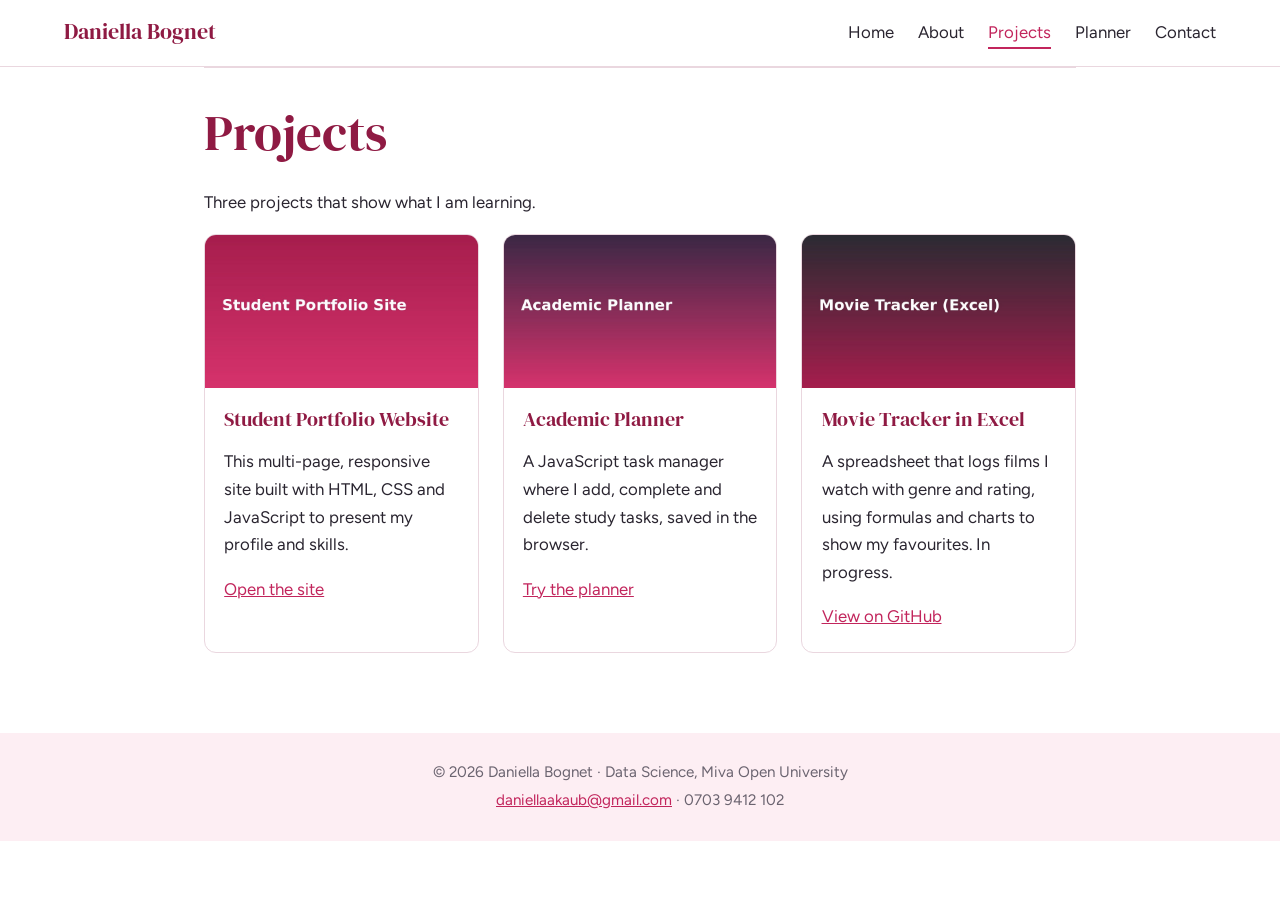
==== projects.html @ 1e4e4a75 "Add files via upload" ====
<!DOCTYPE html>
<html lang="en">
<head>
<meta charset="UTF-8">
<meta name="viewport" content="width=device-width, initial-scale=1">
<meta name="description" content="Daniella Bognet - Data Science student portfolio at Miva Open University">
<title>Projects | Daniella Bognet</title>
<link rel="preconnect" href="https://fonts.googleapis.com">
<link href="https://fonts.googleapis.com/css2?family=DM+Serif+Display&family=Figtree:wght@400;600&display=swap" rel="stylesheet">
<link rel="stylesheet" href="css/style.css">
</head>
<body>
<header class="site-header">
  <a class="brand" href="index.html">Daniella Bognet</a>
  <button id="menu-toggle" aria-label="Toggle menu" aria-expanded="false">Menu</button>
  <nav aria-label="Main navigation"><ul id="nav-links"><li><a href="index.html">Home</a></li><li><a href="about.html">About</a></li><li><a href="projects.html" class="active">Projects</a></li><li><a href="planner.html">Planner</a></li><li><a href="contact.html">Contact</a></li></ul></nav>
</header>
<main>
<section class="block">
  <h1>Projects</h1>
  <p>Three projects that show what I am learning.</p>
  <div class="grid">
    <article class="card"><img src="images/project-portfolio.jpg" alt="Portfolio website project cover">
      <div><h3>Student Portfolio Website</h3><p>This multi-page, responsive site built with HTML, CSS and JavaScript to present my profile and skills.</p><a href="index.html">Open the site</a></div></article>
    <article class="card"><img src="images/project-planner.jpg" alt="Academic planner project cover">
      <div><h3>Academic Planner</h3><p>A JavaScript task manager where I add, complete and delete study tasks, saved in the browser.</p><a href="planner.html">Try the planner</a></div></article>
    <article class="card"><img src="images/project-movies.jpg" alt="Movie tracker project cover">
      <div><h3>Movie Tracker in Excel</h3><p>A spreadsheet that logs films I watch with genre and rating, using formulas and charts to show my favourites. In progress.</p><a href="https://github.com/YOUR-USERNAME/YOUR-REPO">View on GitHub</a></div></article>
  </div>
</section>
</main>
<footer class="site-footer">
  <p>&copy; <span id="year"></span> Daniella Bognet &middot; Data Science, Miva Open University</p>
  <p><a href="mailto:daniellaakaub@gmail.com">daniellaakaub@gmail.com</a> &middot; 0703 9412 102</p>
</footer>
<script src="js/script.js"></script>
</body>
</html>
---- css/style.css ----
/* Colour and type tokens */
:root{--rose:#c2255c;--rose-dark:#8f1a43;--blush:#fdeef3;--ink:#2a2530;--muted:#6b6470;--line:#ead7df;--white:#fff;
--head:"DM Serif Display",Georgia,serif;--body:"Figtree",system-ui,sans-serif}
*{box-sizing:border-box}
body{margin:0;font-family:var(--body);color:var(--ink);background:var(--white);line-height:1.65;font-size:1.05rem}
h1,h2,h3{font-family:var(--head);font-weight:400;line-height:1.2;color:var(--rose-dark)}
h1{font-size:clamp(2rem,6vw,3.2rem);margin:.2em 0 .5em}h2{font-size:1.7rem}
a{color:var(--rose)}a:focus-visible,button:focus-visible,input:focus-visible,textarea:focus-visible,summary:focus-visible{outline:3px solid var(--rose);outline-offset:2px}
.small{color:var(--muted);font-size:.95rem}
/* Header and navigation (Flexbox) */
.site-header{display:flex;justify-content:space-between;align-items:center;padding:.9rem 5vw;border-bottom:1px solid var(--line);position:sticky;top:0;background:var(--white);z-index:10}
.brand{font-family:var(--head);font-size:1.4rem;color:var(--rose-dark);text-decoration:none}
nav ul{display:flex;gap:1.5rem;list-style:none;margin:0;padding:0}
nav a{text-decoration:none;color:var(--ink);padding:.3rem 0;border-bottom:2px solid transparent;transition:border-color .2s,color .2s}
nav a:hover,nav a.active{color:var(--rose);border-color:var(--rose)}
#menu-toggle{display:none;background:var(--rose);color:#fff;border:0;border-radius:6px;padding:.5rem .9rem;font:inherit}
/* Layout */
main{max-width:1000px;margin:0 auto;padding:0 5vw}
.hero{display:flex;align-items:center;gap:3rem;padding:3.5rem 0 2rem;flex-wrap:wrap-reverse}
.hero-text{flex:1 1 320px;animation:rise .9s ease both}
.portrait{margin:0;flex:0 1 330px;animation:rise .9s .15s ease both}
.portrait img{width:100%;aspect-ratio:4/5;object-fit:cover;object-position:center 20%;border-radius:999px 999px 18px 18px;border:6px solid var(--blush);box-shadow:14px 14px 0 var(--rose)}
@keyframes rise{from{opacity:0;transform:translateY(24px)}to{opacity:1;transform:none}}
.block{padding:1.5rem 0 2rem;border-top:1px solid var(--line)}.narrow{max-width:640px}
.two-col{display:grid;grid-template-columns:1fr 1fr;gap:2rem}
video{width:100%;max-width:640px;border-radius:12px;background:#000;display:block}
.btn{display:inline-block;background:var(--rose);color:#fff;border:2px solid var(--rose);border-radius:8px;padding:.65rem 1.3rem;font:inherit;font-weight:600;text-decoration:none;cursor:pointer;transition:background .2s,transform .2s}
.btn:hover{background:var(--rose-dark);transform:translateY(-2px)}
.btn-outline{background:transparent;color:var(--rose)}.btn-outline:hover{color:#fff}
table{border-collapse:collapse;width:100%}caption{text-align:left;color:var(--muted);padding-bottom:.4rem}
th,td{border:1px solid var(--line);padding:.6rem .8rem;text-align:left}th{background:var(--blush);color:var(--rose-dark)}
/* Projects (CSS Grid) */
.grid{display:grid;grid-template-columns:repeat(auto-fit,minmax(260px,1fr));gap:1.5rem}
.card{border:1px solid var(--line);border-radius:12px;overflow:hidden;transition:transform .25s,border-color .25s}
.card:hover{transform:translateY(-5px);border-color:var(--rose)}
.card img{width:100%;display:block}.card div{padding:1rem 1.2rem 1.3rem}.card h3{margin:.2em 0}
/* Forms and planner */
label{display:block;font-weight:600;margin:1rem 0 .3rem}
input,textarea{width:100%;padding:.7rem;border:1.5px solid var(--line);border-radius:8px;font:inherit}
input.invalid,textarea.invalid{border-color:#b3261e}
.error{color:#b3261e;min-height:1.2em;margin:.2rem 0;font-size:.92rem}.success{color:#1b6e3a;font-weight:600}
.row{display:flex;gap:.6rem}.row input{flex:1}
.tasks{list-style:none;padding:0}
.tasks li{display:flex;align-items:center;gap:.8rem;padding:.7rem .9rem;border:1px solid var(--line);border-radius:8px;margin-bottom:.6rem}
.tasks li span{flex:1}.tasks li input{width:auto}
.tasks li.done span{text-decoration:line-through;color:var(--muted)}
.btn-del{background:none;border:1px solid var(--rose);color:var(--rose);border-radius:6px;padding:.25rem .6rem;cursor:pointer;font:inherit}
.btn-del:hover{background:var(--rose);color:#fff}
.site-footer{margin-top:3rem;padding:1.5rem 5vw;background:var(--blush);text-align:center;color:var(--muted);font-size:.95rem}
.site-footer p{margin:.2rem 0}
/* Mobile */
@media (max-width:768px){
 #menu-toggle{display:block}
 nav{position:absolute;top:100%;left:0;right:0;background:var(--white)}
 nav ul{display:none;flex-direction:column;gap:0;border-bottom:1px solid var(--line)}
 nav ul.open{display:flex}nav li a{display:block;padding:.8rem 5vw}
 .two-col{grid-template-columns:1fr}.hero{padding-top:2rem}
}
@media (prefers-reduced-motion:reduce){*{animation:none!important;transition:none!important}}
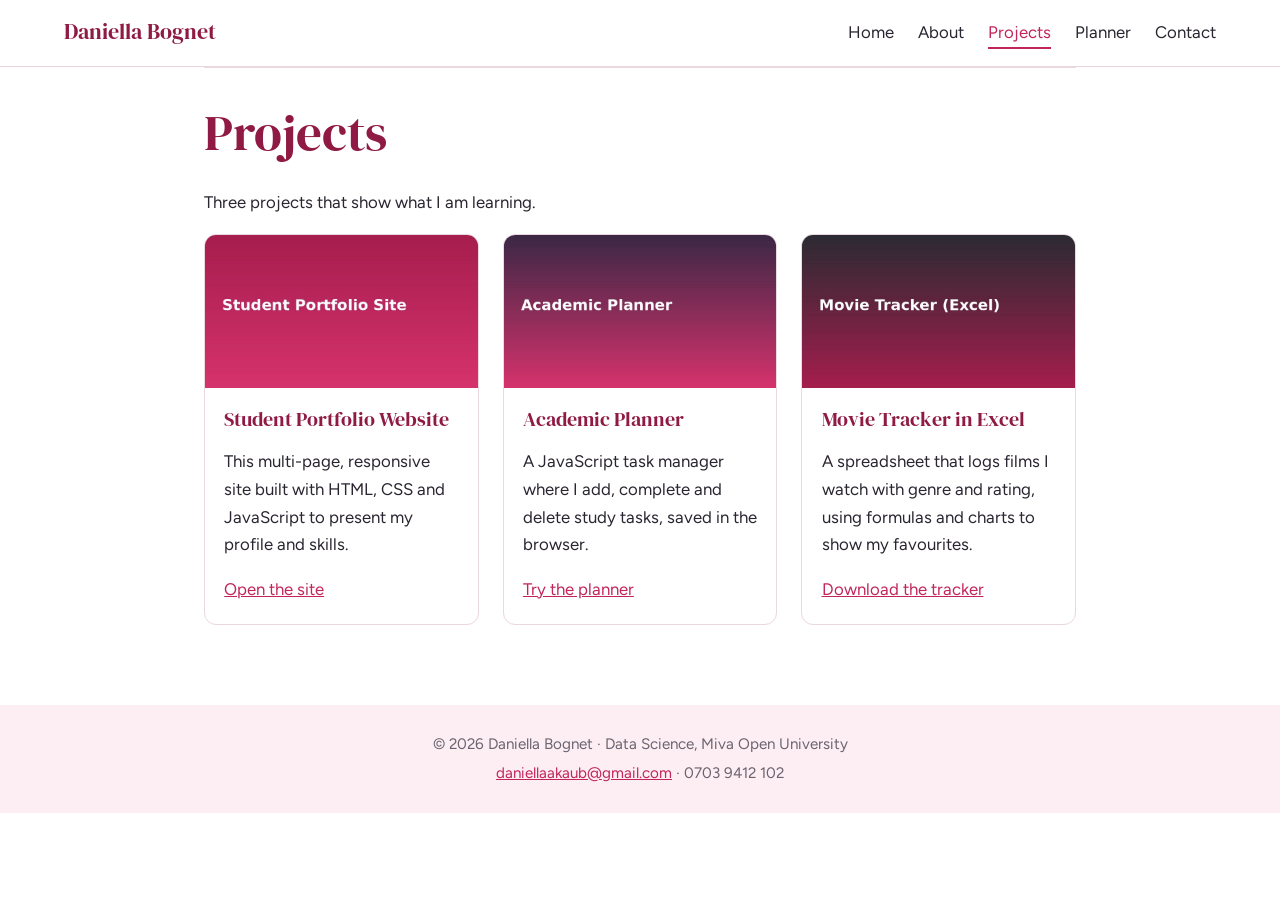
==== commit 11cd7330: "Update projects.html" ====
--- a/projects.html
+++ b/projects.html
@@ -25,7 +25,7 @@
     <article class="card"><img src="images/project-planner.jpg" alt="Academic planner project cover">
       <div><h3>Academic Planner</h3><p>A JavaScript task manager where I add, complete and delete study tasks, saved in the browser.</p><a href="planner.html">Try the planner</a></div></article>
     <article class="card"><img src="images/project-movies.jpg" alt="Movie tracker project cover">
-      <div><h3>Movie Tracker in Excel</h3><p>A spreadsheet that logs films I watch with genre and rating, using formulas and charts to show my favourites. In progress.</p><a href="https://github.com/YOUR-USERNAME/YOUR-REPO">View on GitHub</a></div></article>
+      <div><h3>Movie Tracker in Excel</h3><p>A spreadsheet that logs films I watch with genre and rating, using formulas and charts to show my favourites.</p><a href="MovieTracker.xlsx" download>Download the tracker</a></div></article>
   </div>
 </section>
 </main>
